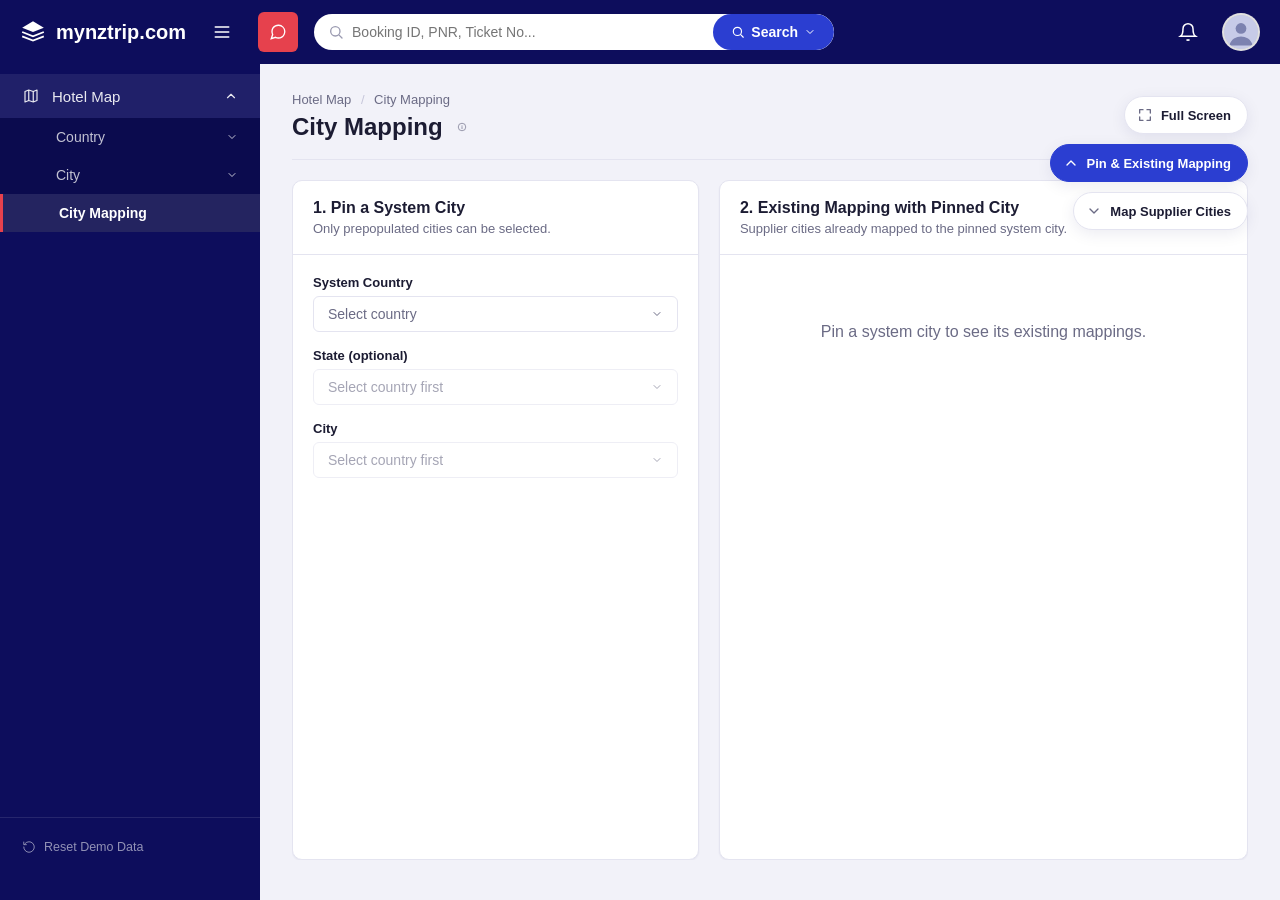
==== index.html @ 4f7b9dbd "Add index.html redirecting to City Mapping for GitHub Pages hosting Co-Authored-By: Claude Sonnet 5 " ====
<!doctype html>
<html lang="en">
<head>
<meta charset="UTF-8" />
<meta http-equiv="refresh" content="0; url=city-mapping.html" />
<title>mynztrip.com Admin Portal</title>
</head>
<body>
<p>Redirecting to <a href="city-mapping.html">City Mapping</a>…</p>
</body>
</html>
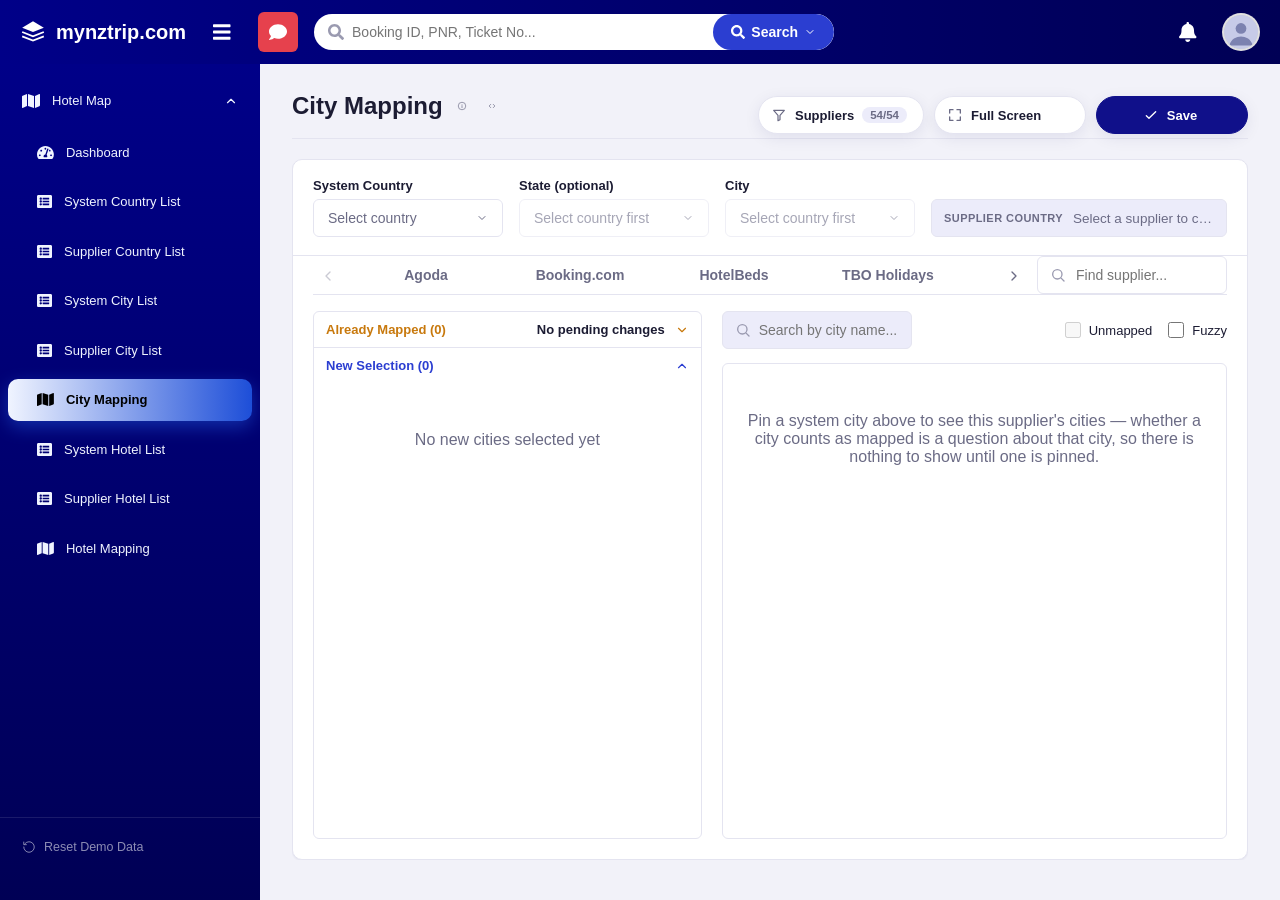
==== commit 72ac4040: "Chrome: matched to the live admin portal, measured rather than eyeballed Everything here was read of" ====
--- a/index.html
+++ b/index.html
@@ -4,6 +4,10 @@
 <meta charset="UTF-8" />
 <meta http-equiv="refresh" content="0; url=city-mapping.html" />
 <title>mynztrip.com Admin Portal</title>
+<!-- This stub links no stylesheet, so without this its text would render in
+     the browser's default serif. One font across the whole project, this
+     half-second redirect page included. -->
+<style>html, body { font-family: sans-serif; }</style>
 </head>
 <body>
 <p>Redirecting to <a href="city-mapping.html">City Mapping</a>…</p>
